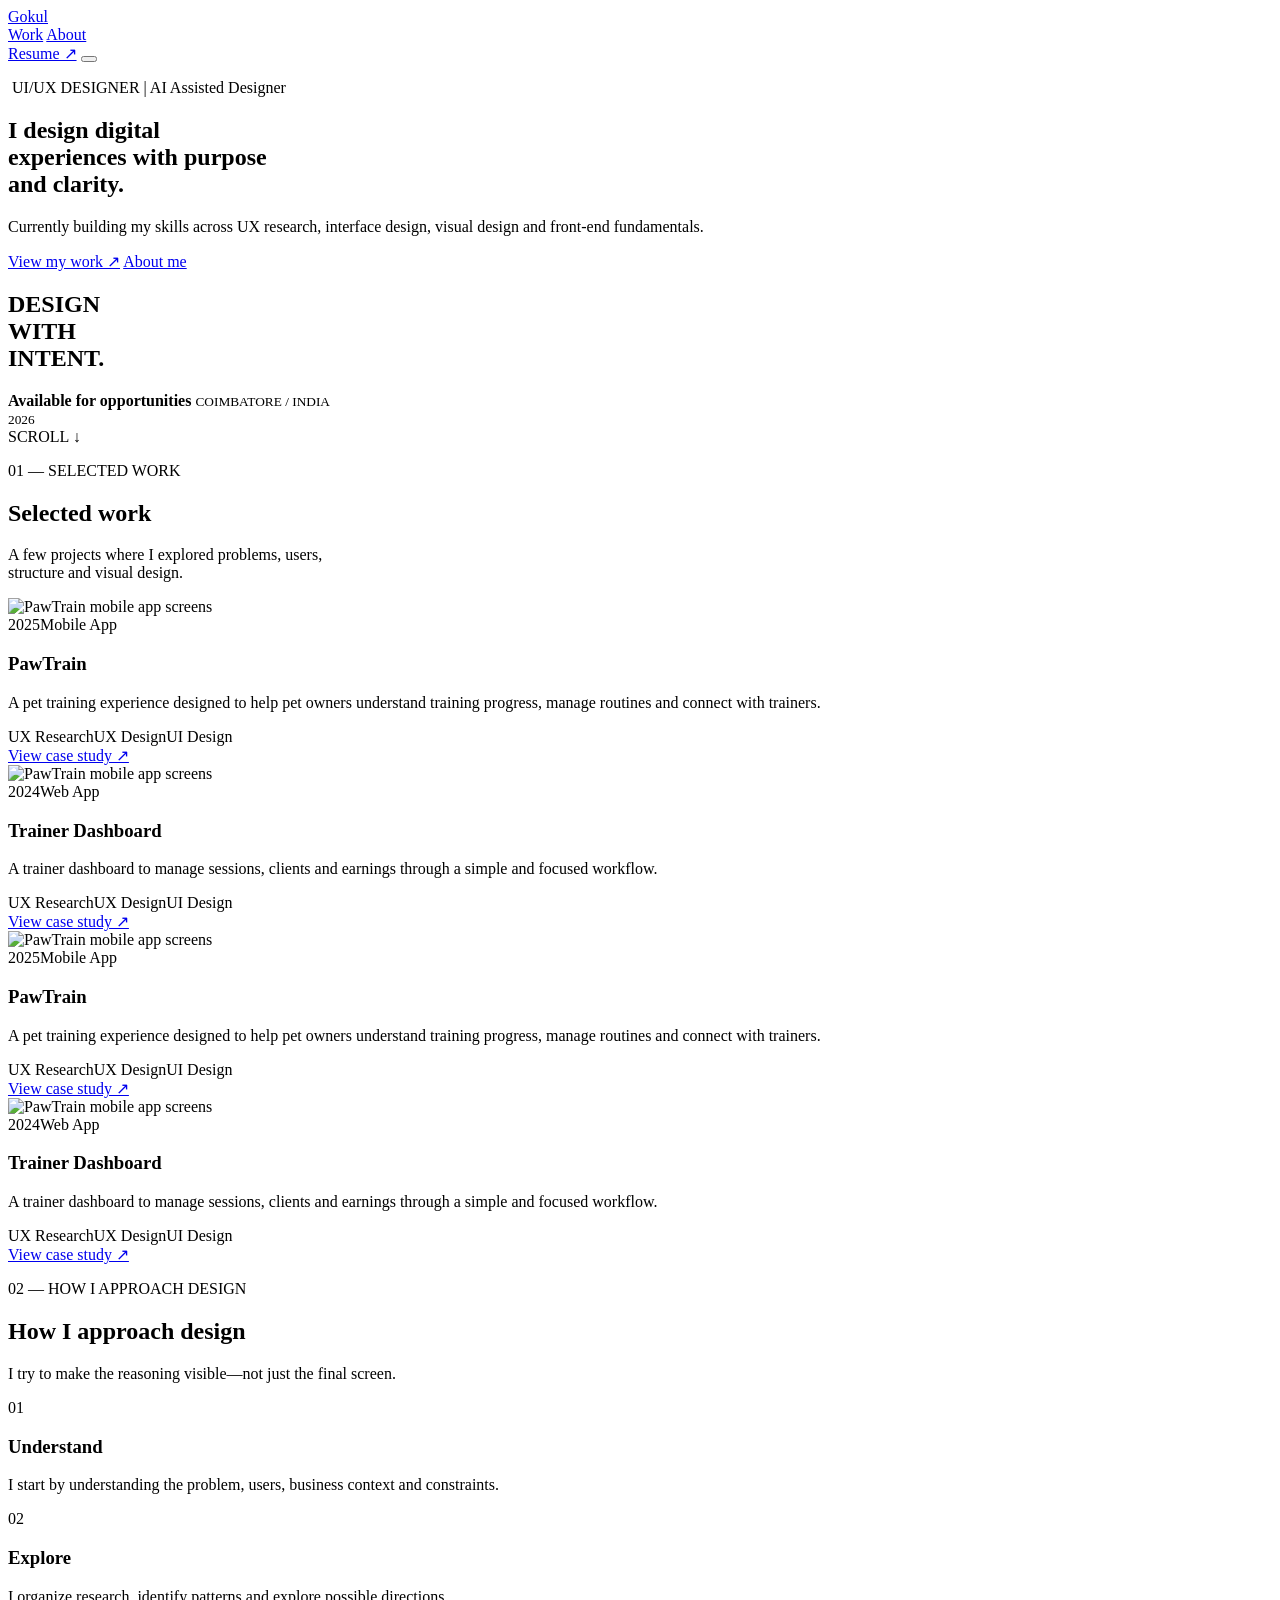
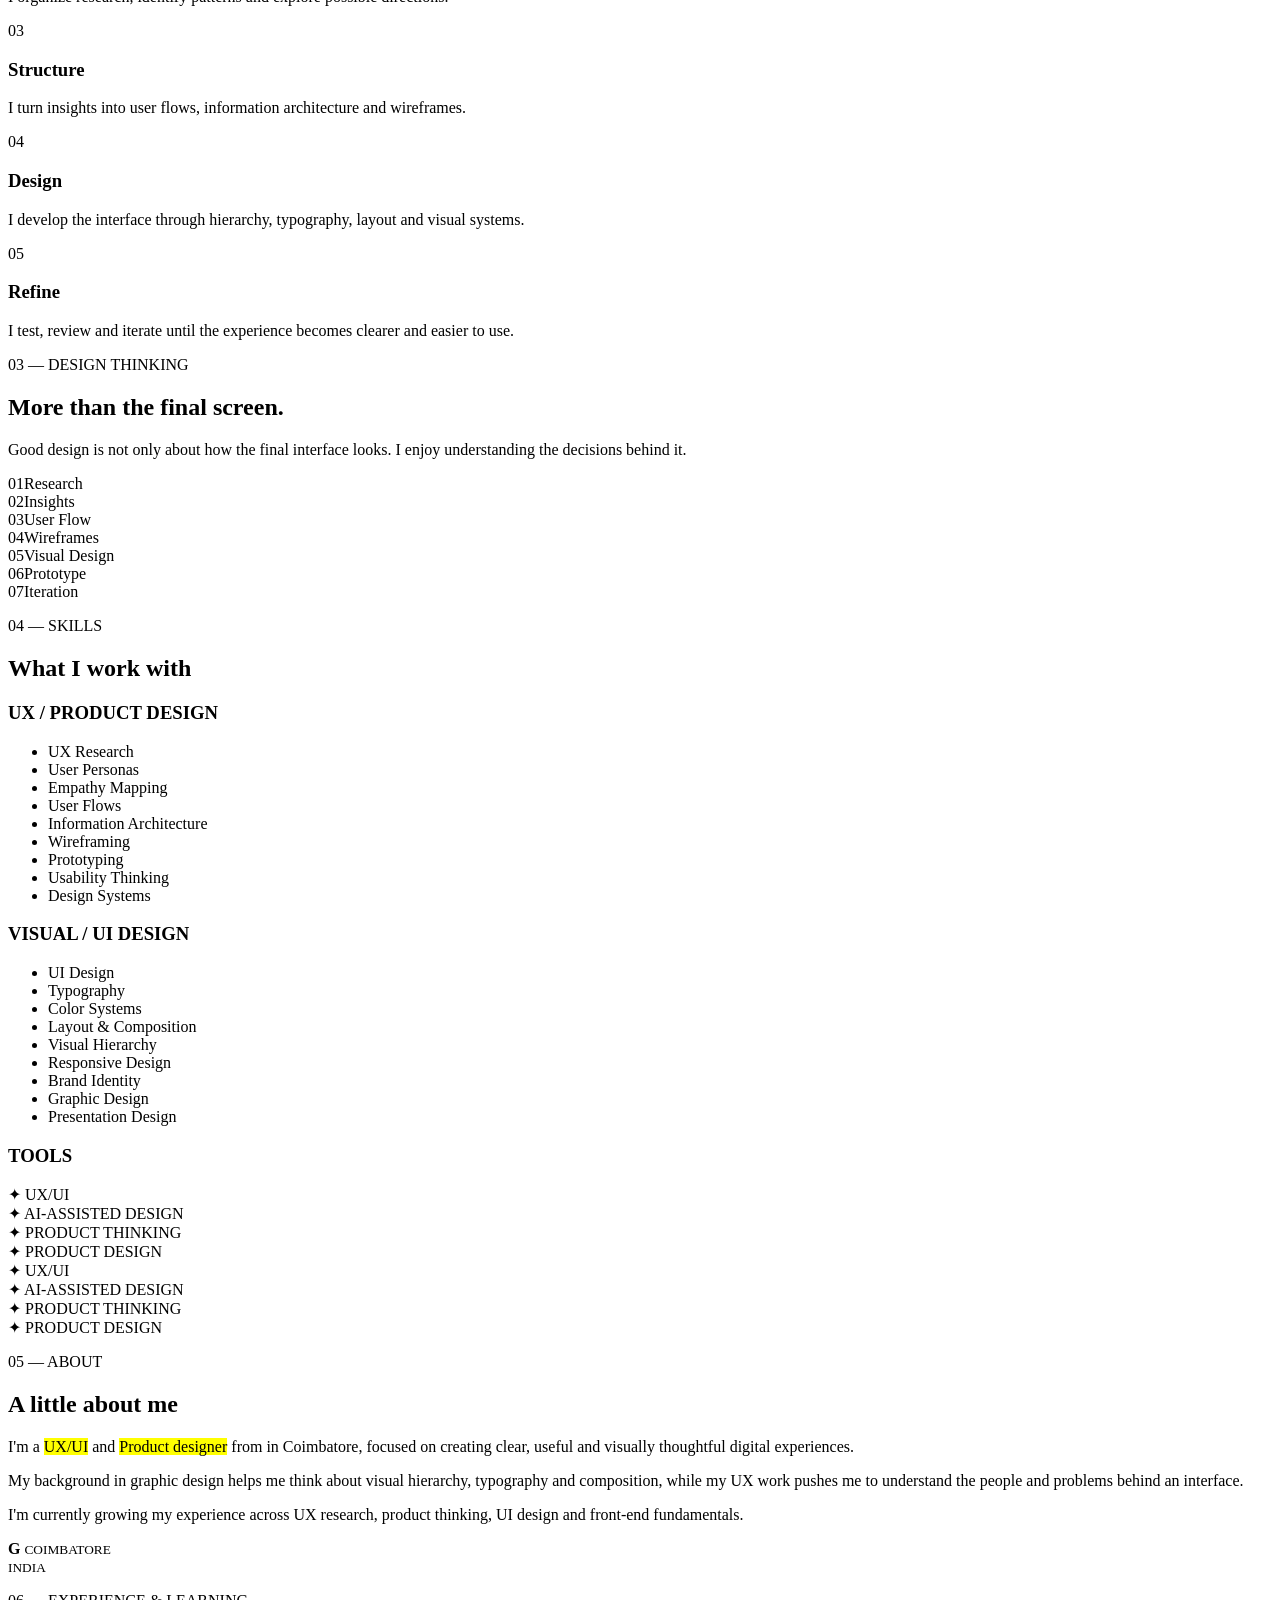
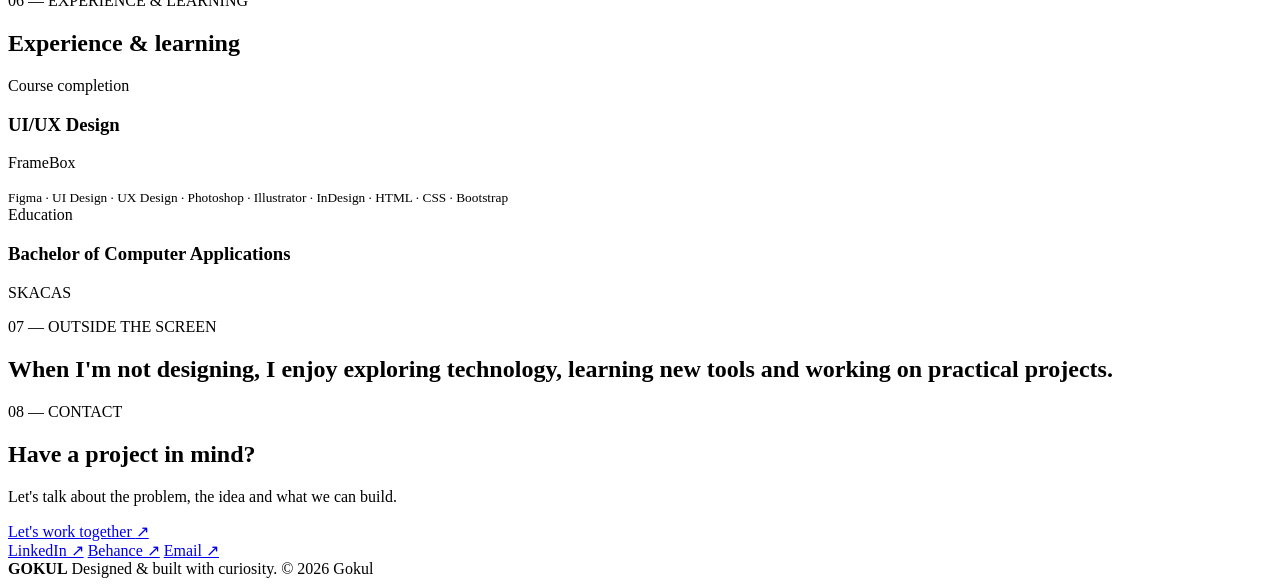
==== index.html @ 93f692a2 "Add files via upload" ====
<!DOCTYPE html>
<html lang="en">
<head>
  <meta charset="UTF-8">
  <meta name="viewport" content="width=device-width, initial-scale=1.0">
  <meta name="description" content="Gokul — UI/UX Designer and Product Designer portfolio.">
  <title>Gokul — UI/UX Designer</title>
  <link rel="preconnect" href="https://fonts.googleapis.com">
  <link rel="preconnect" href="https://fonts.gstatic.com" crossorigin>
  <link href="https://fonts.googleapis.com/css2?family=Inter:wght@400;500;600;700&display=swap" rel="stylesheet">
  <link rel="stylesheet" href="css/style.css">
</head>
<body>
  <header class="site-nav">
    <a class="logo" href="#top" aria-label="Gokul home">Gokul</a>
    <nav class="nav-links" aria-label="Primary navigation">
      <a href="work.html">Work</a>
      <a href="about.html">About</a>
    </nav>
    <a class="button button-small" href="#" aria-label="Download resume">Resume ↗</a>
    <button class="menu-button" type="button" aria-label="Open menu" aria-expanded="false">
      <span></span><span></span><span></span>
    </button>
  </header>

  <main id="top">
    <section class="hero section">
      <div class="hero-main reveal">
        <p class="eyebrow">
         <img src="assets/images/Text.png" alt="" class="accent-dot">
        UI/UX DESIGNER | AI Assisted Designer</p>
        <h1>I design digital<br>experiences <span>with purpose<br>and clarity.</span></h1>
        <p class="hero-copy">Currently building my skills across UX research, interface design, visual design and front-end fundamentals.</p>
        <div class="hero-actions">
          <a class="button" href="work.html">View my work ↗</a>
          <a class="text-link" href="#about">About me</a>
        </div>
      </div>
      <aside class="hero-side reveal">
        <span class="side-line"></span>
        <h2>DESIGN<br>WITH<br>INTENT.</h2>
        <strong>Available for opportunities</strong>
        <small>COIMBATORE / INDIA<br>2026</small>
      </aside>
      <div class="scroll-note">SCROLL <span>↓</span></div>
    </section>

    <section id="work" class="section work-section">
      <div class="section-heading reveal">
        <div>
          <p class="eyebrow">01 — SELECTED WORK</p>
          <h2>Selected work</h2>
        </div>
        <p>A few projects where I explored problems, users,<br>structure and visual design.</p>
      </div>

      <div class="work-grid">
        <article class="project-card reveal">
          <div class="project-media pawtrain-media">
            <img src="assets/images/pawtrain-preview.png" alt="PawTrain mobile app screens">
          </div>
          <div class="project-body">
            <div class="tags"><span>2025</span><span>Mobile App</span></div>
            <h3>PawTrain</h3>
            <p>A pet training experience designed to help pet owners understand training progress, manage routines and connect with trainers.</p>
            <div class="skills-line"><span>UX Research</span><span>UX Design</span><span>UI Design</span></div>
            <a class="case-link" href="#">View case study ↗</a>
          </div>
        </article>

        <article class="project-card reveal">
          <div class="project-media dashboard-media">
           <img src="assets/images/pawtrain-preview.png" alt="PawTrain mobile app screens"></div>
          <div class="project-body">
            <div class="tags"><span>2024</span><span>Web App</span></div>
            <h3>Trainer Dashboard</h3>
            <p>A trainer dashboard to manage sessions, clients and earnings through a simple and focused workflow.</p>
            <div class="skills-line"><span>UX Research</span><span>UX Design</span><span>UI Design</span></div>
            <a class="case-link" href="#">View case study ↗</a>
          </div>
        </article>

        <article class="project-card reveal">
          <div class="project-media pawtrain-media">
            <img src="assets/images/pawtrain-preview.png" alt="PawTrain mobile app screens">
          </div>
          <div class="project-body">
            <div class="tags"><span>2025</span><span>Mobile App</span></div>
            <h3>PawTrain</h3>
            <p>A pet training experience designed to help pet owners understand training progress, manage routines and connect with trainers.</p>
            <div class="skills-line"><span>UX Research</span><span>UX Design</span><span>UI Design</span></div>
            <a class="case-link" href="#">View case study ↗</a>
          </div>
        </article>

       <article class="project-card reveal">
          <div class="project-media dashboard-media">
           <img src="assets/images/pawtrain-preview.png" alt="PawTrain mobile app screens"></div>
          <div class="project-body">
            <div class="tags"><span>2024</span><span>Web App</span></div>
            <h3>Trainer Dashboard</h3>
            <p>A trainer dashboard to manage sessions, clients and earnings through a simple and focused workflow.</p>
            <div class="skills-line"><span>UX Research</span><span>UX Design</span><span>UI Design</span></div>
            <a class="case-link" href="#">View case study ↗</a>
          </div>
        </article>
    </section>

    <section class="section process-section">
      <div class="section-heading reveal">
        <div>
          <p class="eyebrow">02 — HOW I APPROACH DESIGN</p>
          <h2>How I approach design</h2>
        </div>
        <p>I try to make the reasoning visible—not just the final screen.</p>
      </div>

      <div class="process-list">
        <div class="process-row reveal"><span>01</span><div><h3>Understand</h3><p>I start by understanding the problem, users, business context and constraints.</p></div></div>
        <div class="process-row reveal"><span>02</span><div><h3>Explore</h3><p>I organize research, identify patterns and explore possible directions.</p></div></div>
        <div class="process-row reveal"><span>03</span><div><h3>Structure</h3><p>I turn insights into user flows, information architecture and wireframes.</p></div></div>
        <div class="process-row reveal"><span>04</span><div><h3>Design</h3><p>I develop the interface through hierarchy, typography, layout and visual systems.</p></div></div>
        <div class="process-row reveal"><span>05</span><div><h3>Refine</h3><p>I test, review and iterate until the experience becomes clearer and easier to use.</p></div></div>
      </div>
    </section>

    <section class="section thinking-section">
      <div class="thinking-copy reveal">
        <p class="eyebrow">03 — DESIGN THINKING</p>
        <h2>More than the final screen.</h2>
        <p>Good design is not only about how the final interface looks. I enjoy understanding the decisions behind it.</p>
      </div>
      <div class="thinking-list">
        <div class="thinking-item reveal"><span>01</span>Research</div>
        <div class="thinking-item reveal"><span>02</span>Insights</div>
        <div class="thinking-item reveal"><span>03</span>User Flow</div>
        <div class="thinking-item reveal"><span>04</span>Wireframes</div>
        <div class="thinking-item reveal"><span>05</span>Visual Design</div>
        <div class="thinking-item reveal"><span>06</span>Prototype</div>
        <div class="thinking-item reveal"><span>07</span>Iteration</div>
      </div>
    </section>

    <section class="section skills-section">
      <div class="section-title reveal">
        <p class="eyebrow">04 — SKILLS</p>
        <h2>What I work with</h2>
      </div>
      <div class="skills-columns">
        <div class="skill-group reveal">
          <h3>UX / PRODUCT DESIGN</h3>
          <ul>
            <li>UX Research</li><li>User Personas</li><li>Empathy Mapping</li><li>User Flows</li>
            <li>Information Architecture</li><li>Wireframing</li><li>Prototyping</li><li>Usability Thinking</li><li>Design Systems</li>
          </ul>
        </div>
        <div class="skill-group reveal">
          <h3>VISUAL / UI DESIGN</h3>
          <ul>
            <li>UI Design</li><li>Typography</li><li>Color Systems</li><li>Layout &amp; Composition</li>
            <li>Visual Hierarchy</li><li>Responsive Design</li><li>Brand Identity</li><li>Graphic Design</li><li>Presentation Design</li>
          </ul>
        </div>
      </div>
      <div class="tools reveal">
  <h3>TOOLS</h3>

  <div class="ticker">
    <div class="ticker-track">

      <div class="ticker-item">
        <span class="ticker-star">✦</span>
        UX/UI
      </div>

      <div class="ticker-item">
        <span class="ticker-star">✦</span>
        AI-ASSISTED DESIGN
      </div>

      <div class="ticker-item">
        <span class="ticker-star">✦</span>
        PRODUCT THINKING
      </div>

      <div class="ticker-item">
        <span class="ticker-star">✦</span>
        PRODUCT DESIGN
      </div>

      <!-- Duplicate -->
      <div class="ticker-item">
        <span class="ticker-star">✦</span>
        UX/UI
      </div>

      <div class="ticker-item">
        <span class="ticker-star">✦</span>
        AI-ASSISTED DESIGN
      </div>

      <div class="ticker-item">
        <span class="ticker-star">✦</span>
        PRODUCT THINKING
      </div>

      <div class="ticker-item">
        <span class="ticker-star">✦</span>
        PRODUCT DESIGN
      </div>

    </div>
  </div>
</div>
    </section>

    <section id="about" class="section about-section">
      <div class="about-copy reveal">
        <p class="eyebrow">05 — ABOUT</p>
        <h2>A little about me</h2>
        <p class="about-lead">I'm a <mark>UX/UI</mark> and <mark>Product designer</mark> from in Coimbatore, focused on creating clear, useful and visually thoughtful digital experiences.</p>
        <p>My background in graphic design helps me think about visual hierarchy, typography and composition, while my UX work pushes me to understand the people and problems behind an interface.</p>
        <p>I'm currently growing my experience across UX research, product thinking, UI design and front-end fundamentals.</p>
      </div>
      <div class="about-mark reveal">
        <strong>G</strong>
        <small>COIMBATORE<br>INDIA</small>
      </div>
    </section>

    <section class="section experience-section">
      <div class="section-title reveal">
        <p class="eyebrow">06 — EXPERIENCE &amp; LEARNING</p>
        <h2>Experience &amp; learning</h2>
      </div>
      <div class="experience-list">
        <div class="experience-row reveal">
          <span>Course completion</span>
          <div><h3>UI/UX Design</h3><p>FrameBox</p><small>Figma · UI Design · UX Design · Photoshop · Illustrator · InDesign · HTML · CSS · Bootstrap</small></div>
        </div>
        <div class="experience-row reveal">
          <span>Education</span>
          <div><h3>Bachelor of Computer Applications</h3><p>SKACAS</p></div>
        </div>
      </div>
    </section>

    <section class="section outside-section">
      <p class="eyebrow reveal">07 — OUTSIDE THE SCREEN</p>
      <h2 class="reveal">When I'm not designing, I enjoy exploring technology, learning new tools and working on practical projects.</h2>
    </section>

    <section id="contact" class="section contact-section">
      <div class="contact-main reveal">
        <p class="eyebrow">08 — CONTACT</p>
        <h2>Have a project in mind?</h2>
        <p>Let's talk about the problem, the idea and what we can build.</p>
        <a class="button" href="mailto:gokulb020@gmail.com">Let's work together <span>↗</span></a>
      </div>
      <div class="contact-links reveal">
        <a href="https://www.linkedin.com/in/gokuluiux/" target="_blank" rel="noopener">LinkedIn ↗</a>
        <a href="#" target="_blank" rel="noopener">Behance ↗</a>
        <a href="mailto:gokulb020@gmail.com">Email ↗</a>
      </div>
    </section>
  </main>

  <footer class="footer">
    <strong>GOKUL</strong>
    <span>Designed &amp; built with curiosity.</span>
    <span>© 2026 Gokul</span>
  </footer>

  <script src="js/main.js"></script>
</body>
</html>
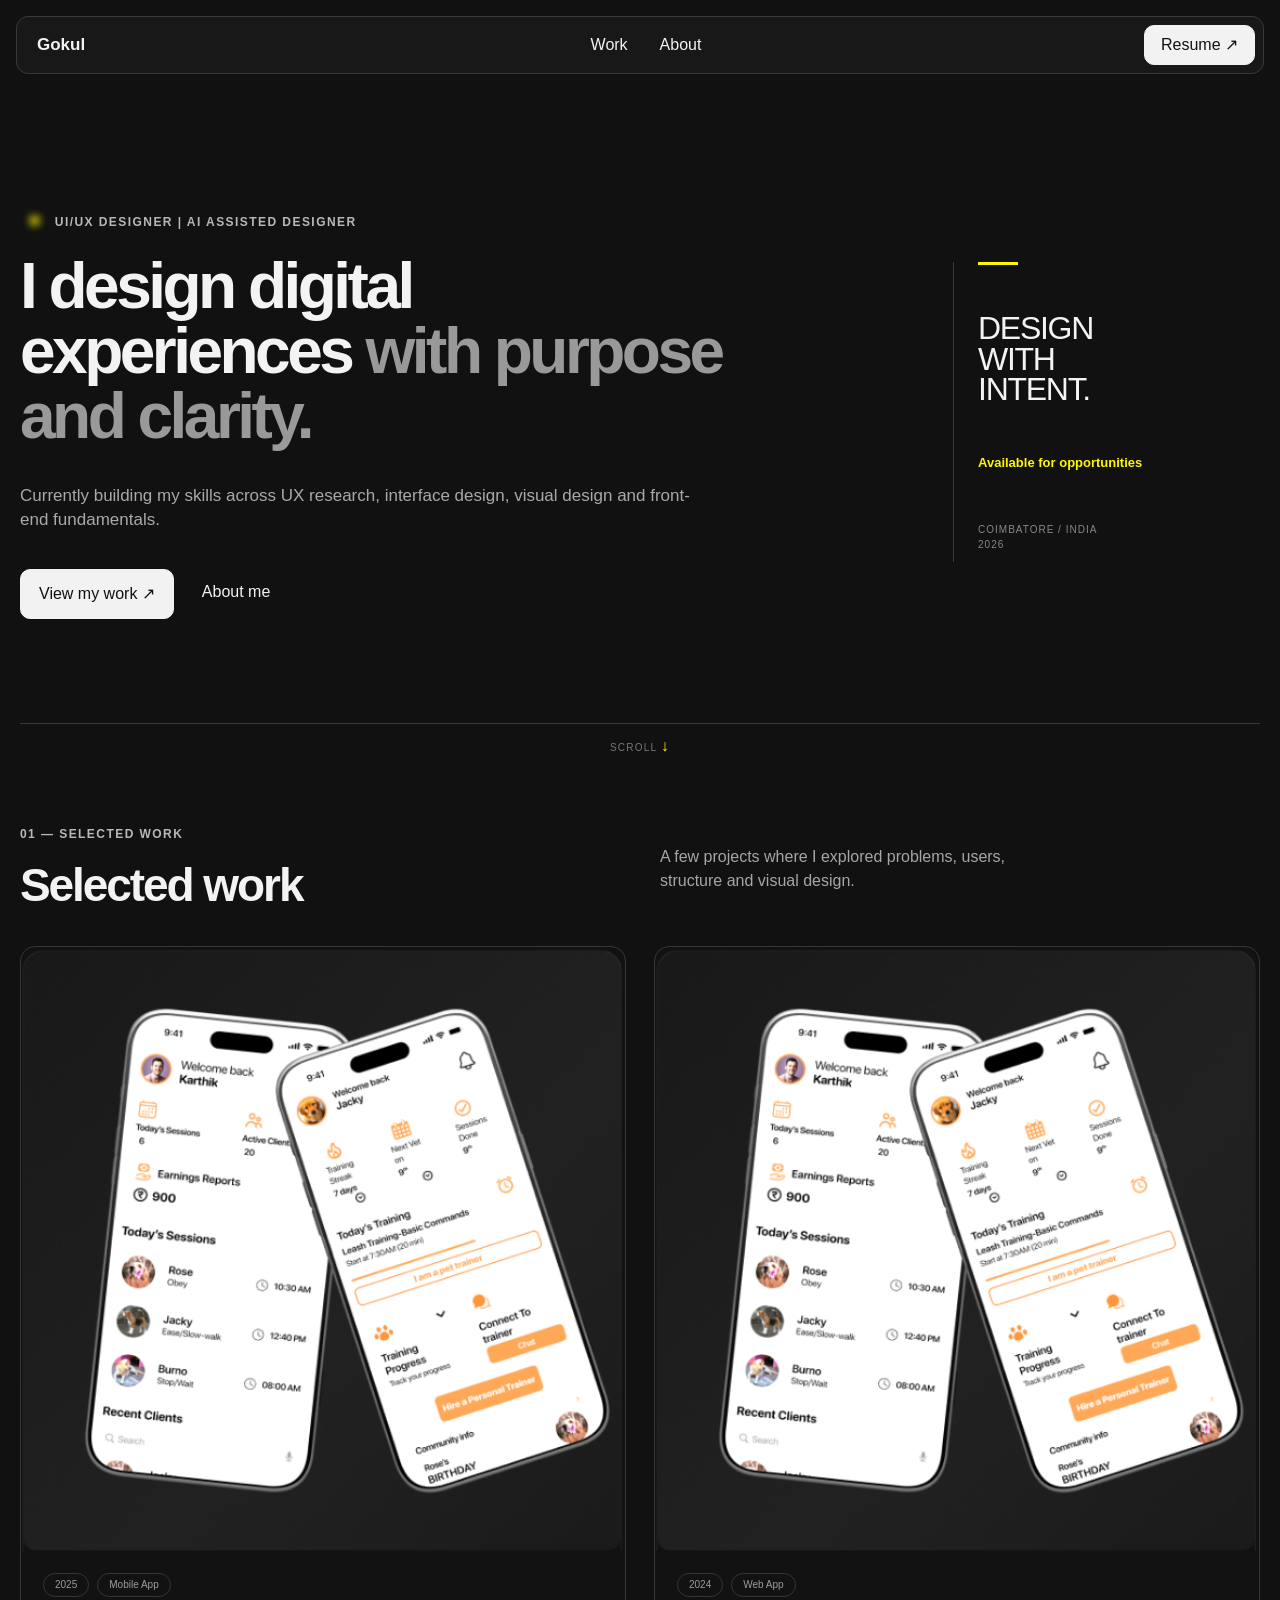
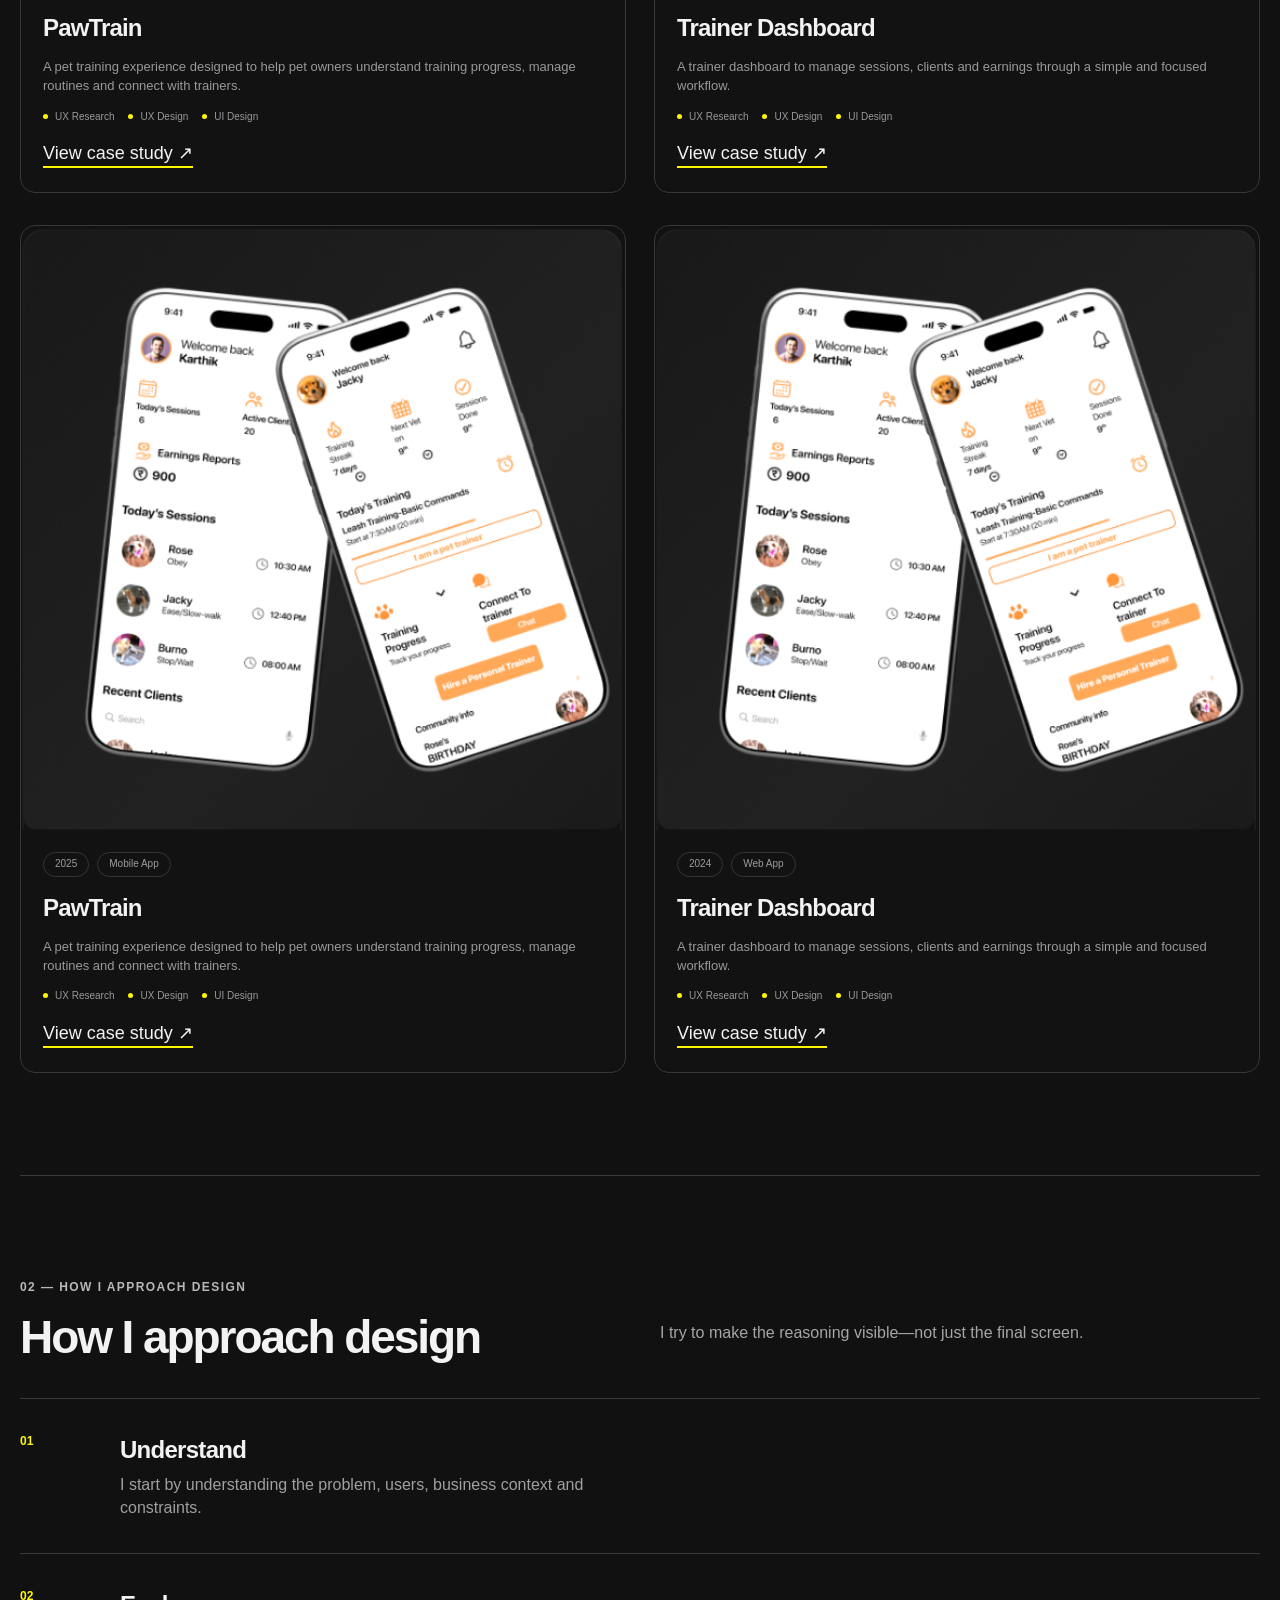
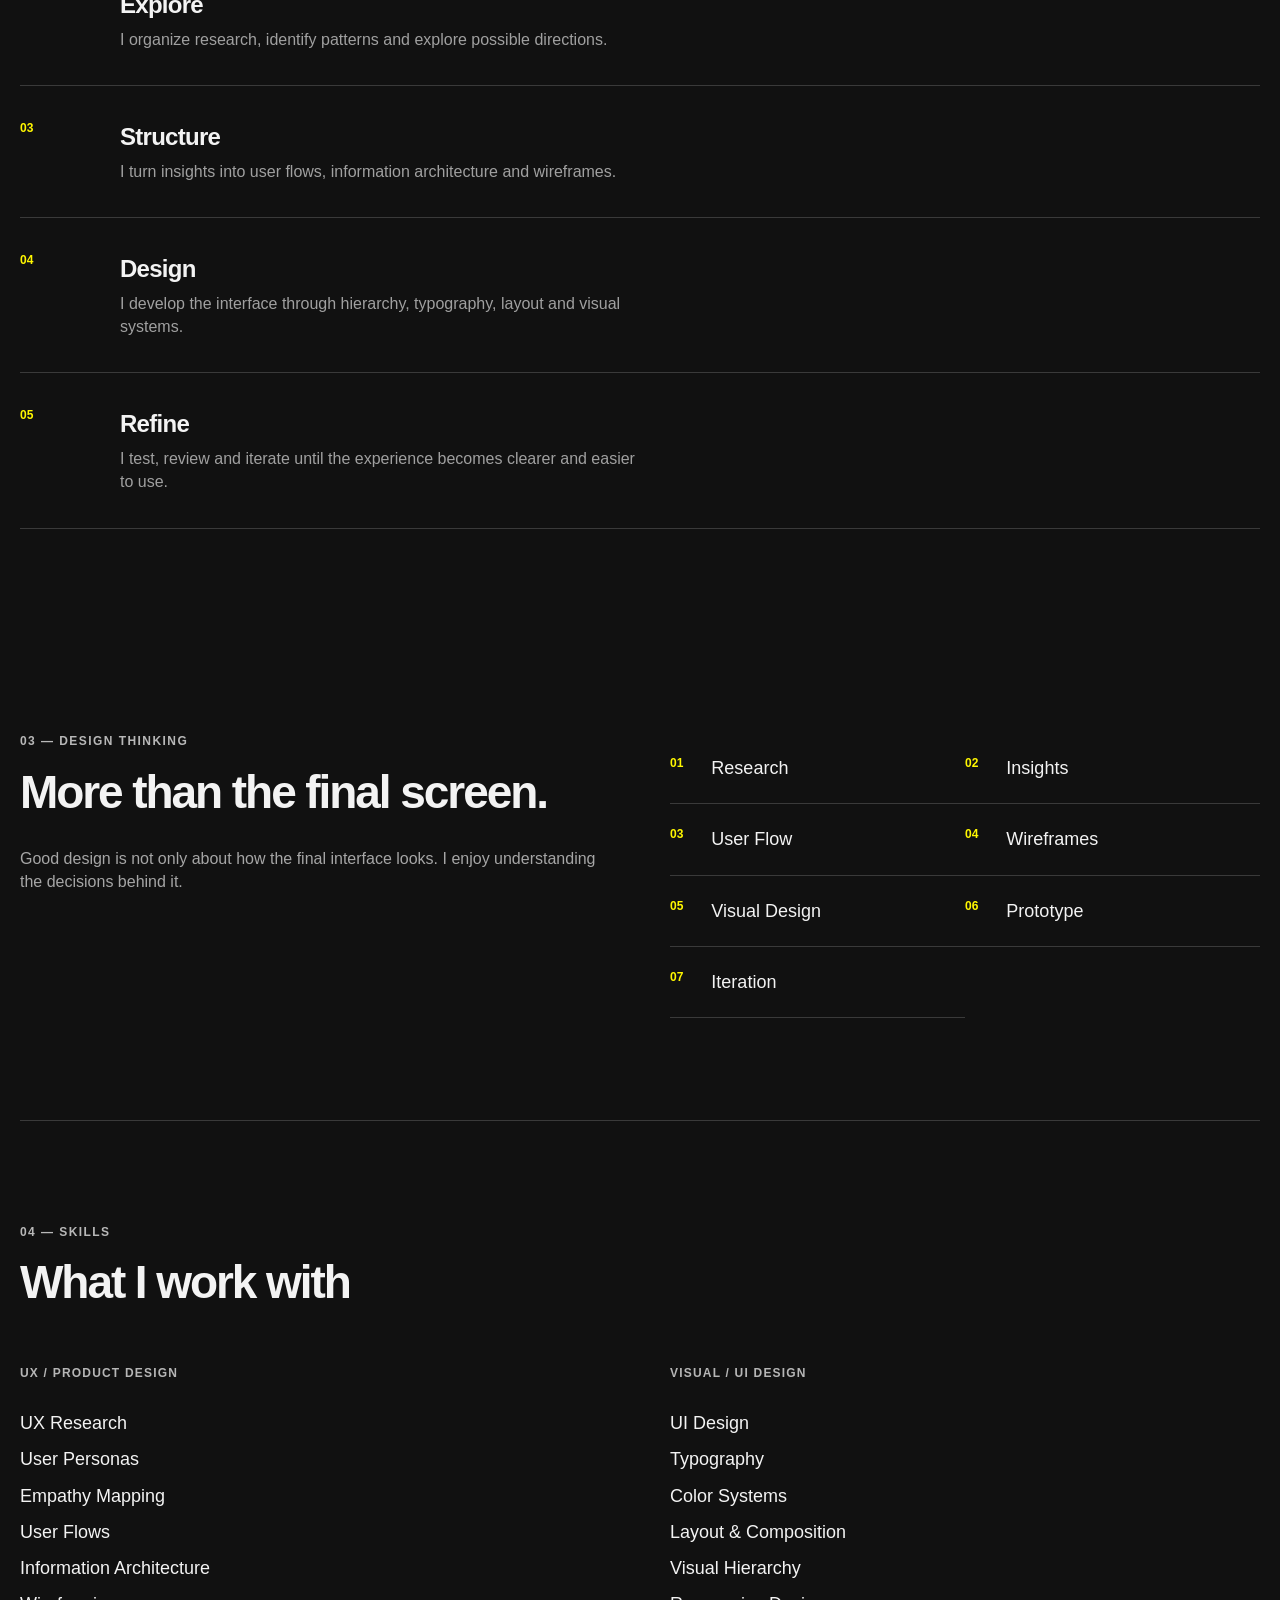
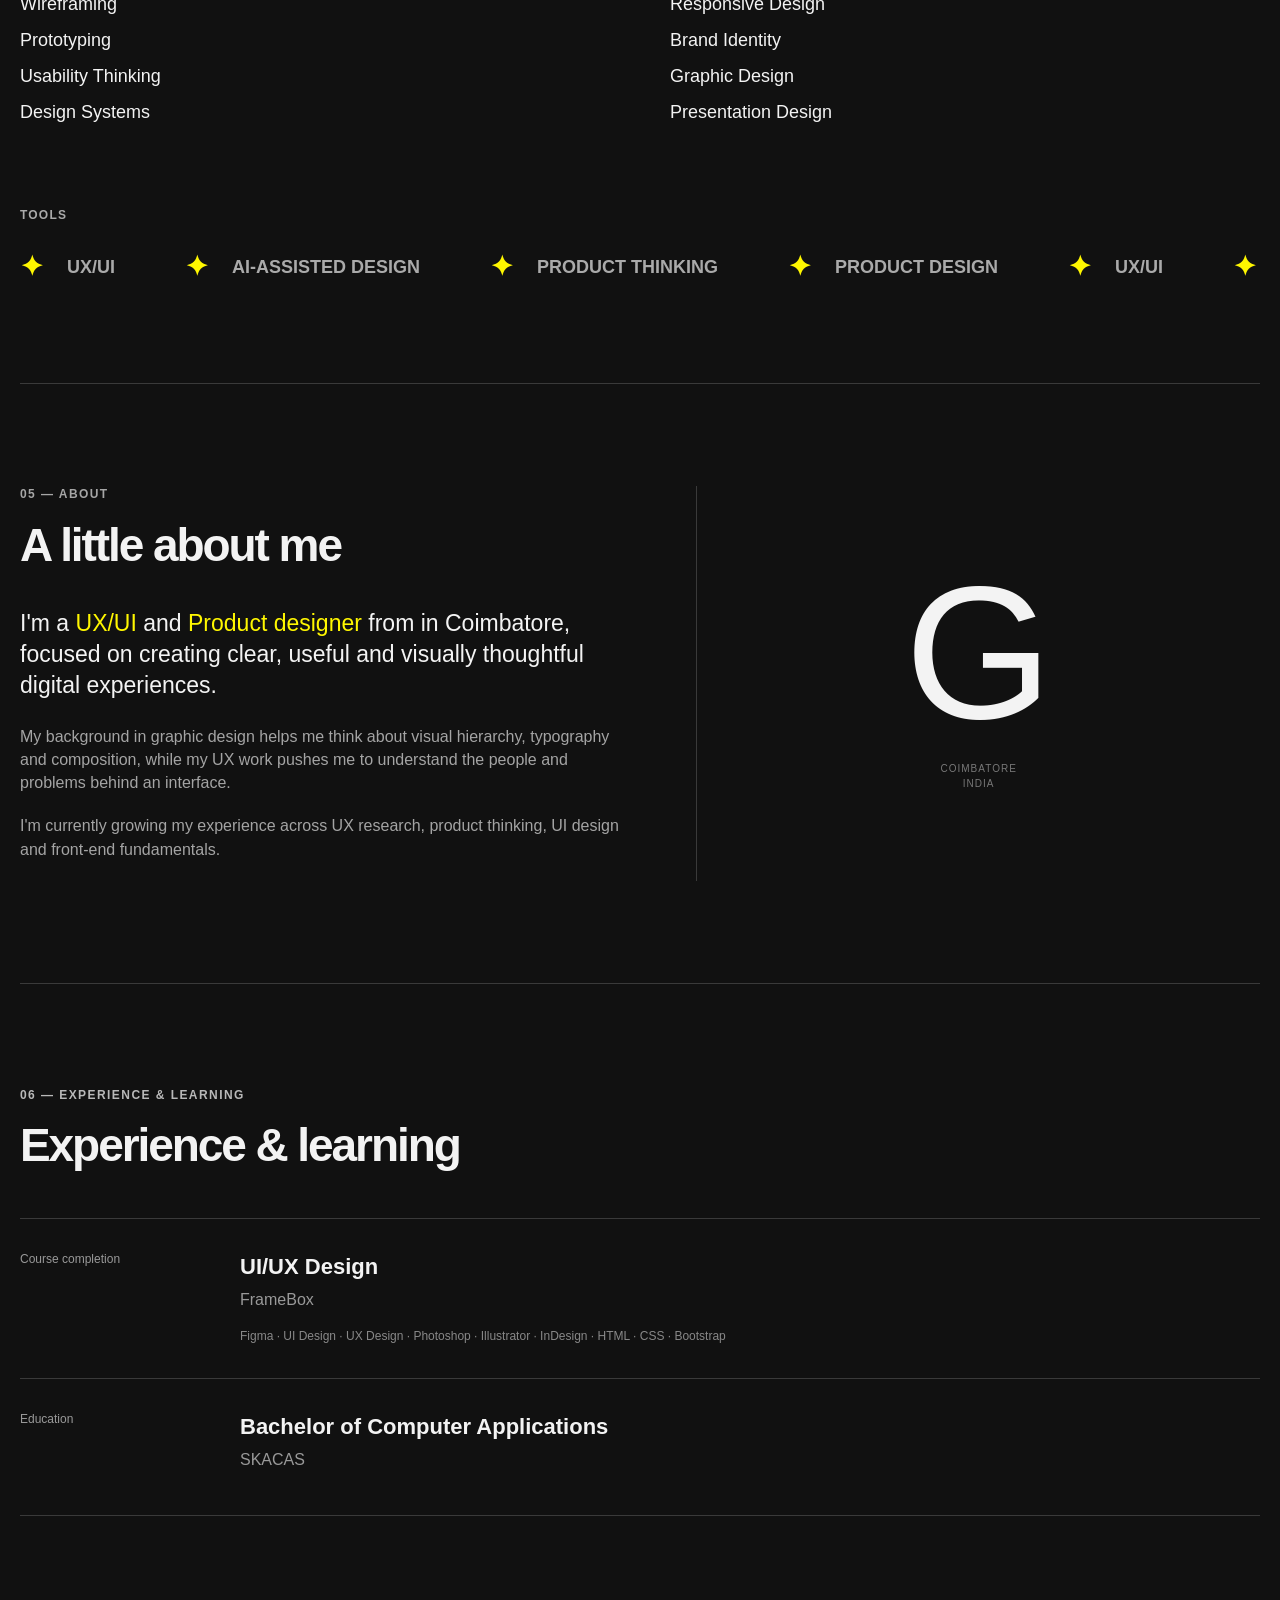
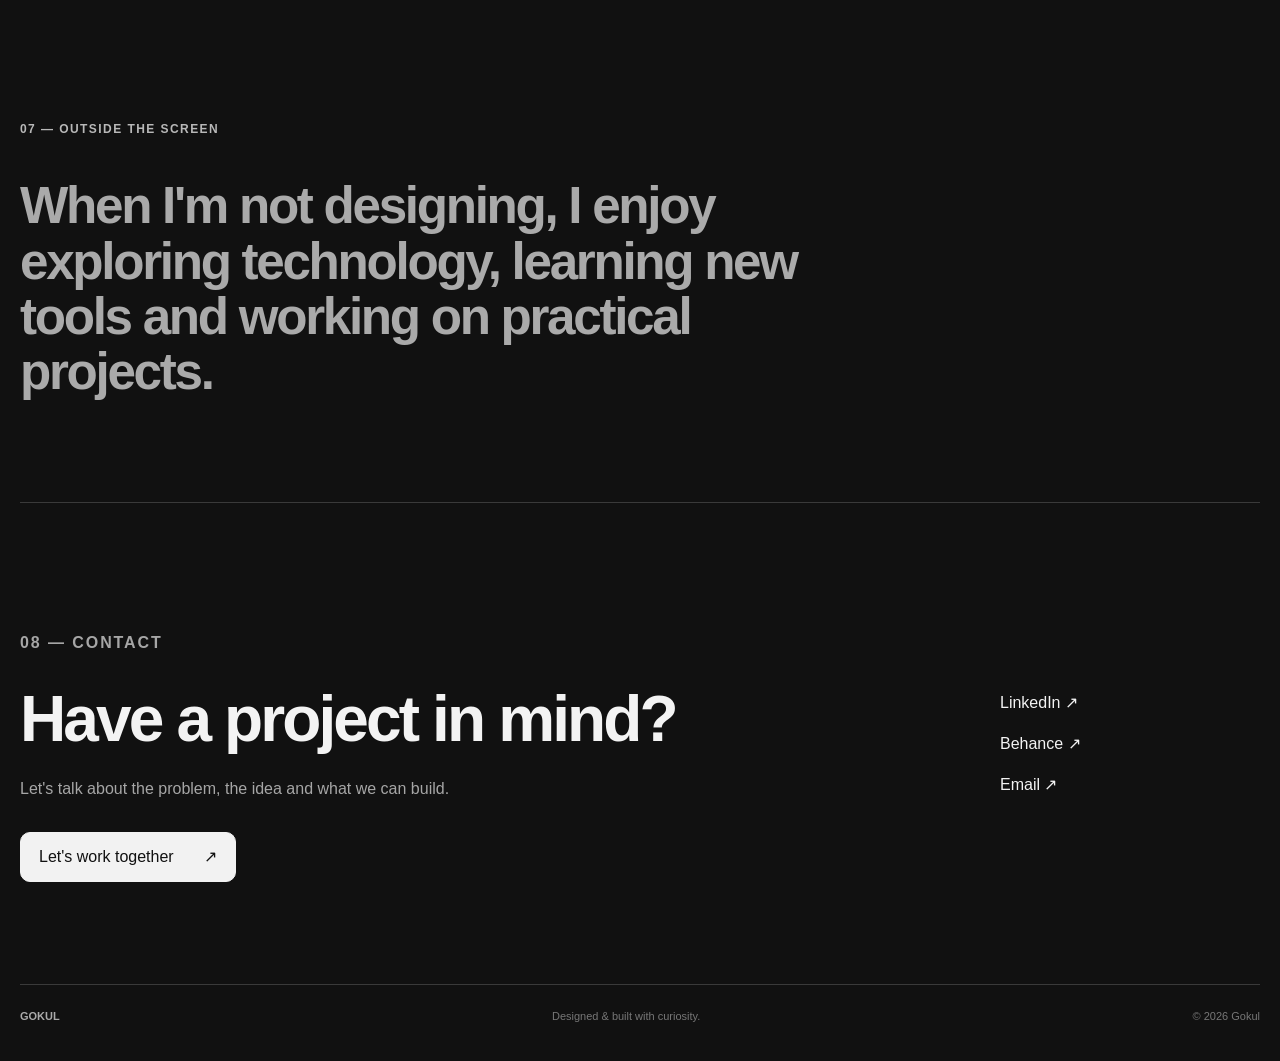
==== commit b05169ea: "Add files via upload" ====
--- a/index.html
+++ b/index.html
@@ -8,7 +8,7 @@
   <link rel="preconnect" href="https://fonts.googleapis.com">
   <link rel="preconnect" href="https://fonts.gstatic.com" crossorigin>
   <link href="https://fonts.googleapis.com/css2?family=Inter:wght@400;500;600;700&display=swap" rel="stylesheet">
-  <link rel="stylesheet" href="css/style.css">
+  <link rel="stylesheet" href="style.css">
 </head>
 <body>
   <header class="site-nav">
@@ -27,7 +27,7 @@
     <section class="hero section">
       <div class="hero-main reveal">
         <p class="eyebrow">
-         <img src="assets/images/Text.png" alt="" class="accent-dot">
+         <img src="Text.png" alt="" class="accent-dot">
         UI/UX DESIGNER | AI Assisted Designer</p>
         <h1>I design digital<br>experiences <span>with purpose<br>and clarity.</span></h1>
         <p class="hero-copy">Currently building my skills across UX research, interface design, visual design and front-end fundamentals.</p>
@@ -57,7 +57,7 @@
       <div class="work-grid">
         <article class="project-card reveal">
           <div class="project-media pawtrain-media">
-            <img src="assets/images/pawtrain-preview.png" alt="PawTrain mobile app screens">
+            <img src="pawtrain-preview.png" alt="PawTrain mobile app screens">
           </div>
           <div class="project-body">
             <div class="tags"><span>2025</span><span>Mobile App</span></div>
@@ -70,7 +70,7 @@
 
         <article class="project-card reveal">
           <div class="project-media dashboard-media">
-           <img src="assets/images/pawtrain-preview.png" alt="PawTrain mobile app screens"></div>
+           <img src="pawtrain-preview.png" alt="PawTrain mobile app screens"></div>
           <div class="project-body">
             <div class="tags"><span>2024</span><span>Web App</span></div>
             <h3>Trainer Dashboard</h3>
@@ -82,7 +82,7 @@
 
         <article class="project-card reveal">
           <div class="project-media pawtrain-media">
-            <img src="assets/images/pawtrain-preview.png" alt="PawTrain mobile app screens">
+            <img src="pawtrain-preview.png" alt="PawTrain mobile app screens">
           </div>
           <div class="project-body">
             <div class="tags"><span>2025</span><span>Mobile App</span></div>
@@ -95,7 +95,7 @@
 
        <article class="project-card reveal">
           <div class="project-media dashboard-media">
-           <img src="assets/images/pawtrain-preview.png" alt="PawTrain mobile app screens"></div>
+           <img src="pawtrain-preview.png" alt="PawTrain mobile app screens"></div>
           <div class="project-body">
             <div class="tags"><span>2024</span><span>Web App</span></div>
             <h3>Trainer Dashboard</h3>
@@ -271,6 +271,6 @@
     <span>© 2026 Gokul</span>
   </footer>
 
-  <script src="js/main.js"></script>
+  <script src="main.js"></script>
 </body>
 </html>
--- a/style.css
+++ b/style.css
@@ -0,0 +1,1058 @@
+/* ------------------------------
+   Gokul Portfolio
+   Simple reusable CSS
+------------------------------ */
+
+:root {
+  --bg: #111111;
+  --surface: #171717;
+  --surface-2: #1d1d1d;
+  --text: #f3f3f3;
+  --muted: #a5a5a5;
+  --line: #3a3a3a;
+  --accent: #fff700;
+  --radius: 14px;
+  --max-width: 1424px;
+  --space: clamp(72px, 8vw, 128px);
+}
+
+* { box-sizing: border-box; }
+
+html { scroll-behavior: smooth; }
+
+body {
+  margin: 0;
+  background: var(--bg);
+  color: var(--text);
+  font-family: "Inter", Arial, sans-serif;
+  font-size: 16px;
+  line-height: 1.45;
+  -webkit-font-smoothing: antialiased;
+}
+
+a { color: inherit; text-decoration: none; }
+
+button, a { -webkit-tap-highlight-color: transparent; }
+
+.site-nav {
+  position: sticky;
+  top: 16px;
+  z-index: 10;
+  width: calc(100% - 32px);
+  max-width: 1424px;
+  margin: 16px auto 0;
+  padding: 8px 8px 8px 20px;
+  min-height: 56px;
+  display: grid;
+  grid-template-columns: 1fr auto 1fr;
+  align-items: center;
+  background: #181818;
+  border: 1px solid #3a3a3a;
+  border-radius: 12px;
+  backdrop-filter: blur(10px);
+}
+
+.logo { font-weight: 600; font-size: 17px; }
+
+.nav-links {
+  display: flex;
+  gap: 32px;
+  justify-content: center;
+}
+
+.nav-links a,
+.text-link,
+.contact-links a { transition: color .2s ease; }
+
+.nav-links a:hover,
+.text-link:hover,
+.contact-links a:hover { color: var(--accent); }
+
+.button {
+  position: relative;
+  isolation: isolate;
+  overflow: hidden;
+  display: inline-flex;
+  align-items: center;
+  justify-content: space-between;
+  gap: 30px;
+  min-height: 50px;
+  padding: 0 18px;
+  background: #f2f2f2;
+  color: #111;
+  border: 1px solid #f2f2f2;
+  border-radius: 10px;
+  font-weight: 500;
+  transition: color .25s ease, transform .25s ease, border-color .25s ease;
+}
+
+.button::before {
+  content: "";
+  position: absolute;
+  inset: 0;
+  z-index: -1;
+  background: var(--accent);
+  transform: translateY(101%);
+  transition: transform .25s ease;
+}
+
+.button span {
+  display: inline-block;
+  transition: transform .25s ease;
+}
+
+.button:hover {
+  color: #111;
+  border-color: var(--accent);
+  transform: translateY(-3px);
+}
+
+.button:hover::before { transform: translateY(0); }
+.button:hover span { transform: translateX(4px); }
+
+.text-link {
+  position: relative;
+  padding-bottom: 4px;
+}
+
+.text-link::after,
+.case-link::after {
+  content: "";
+  position: absolute;
+  left: 0;
+  bottom: -2px;
+  width: 100%;
+  height: 1px;
+  background: var(--accent);
+  transform: scaleX(0);
+  transform-origin: right;
+  transition: transform .25s ease;
+}
+
+.text-link:hover::after {
+  transform: scaleX(1);
+  transform-origin: left;
+}
+
+.button-small {
+  justify-self: end;
+  min-height: 40px;
+  padding: 0 16px;
+}
+
+.menu-button { display: none; }
+
+.section {
+  width: min(calc(100% - 40px), var(--max-width));
+  margin: 0 auto;
+  padding: var(--space) 0;
+}
+
+.hero {
+  min-height: 650px;
+  display: grid;
+  grid-template-columns: minmax(0, 2fr) minmax(280px, .7fr);
+  column-gap: 56px;
+  align-items: center;
+  position: relative;
+  padding-top: 130px;
+  border-bottom: 1px solid var(--line);
+}
+
+.eyebrow {
+  margin: 0 0 18px;
+  color: #b8b8b8;
+  font-size: 12px;
+  font-weight: 700;
+  letter-spacing: .12em;
+  text-transform: uppercase;
+}
+
+
+
+.accent-dot {
+  width: 30px;
+  height: 30px;
+  vertical-align: -10px;
+  object-fit: contain;
+
+  animation: dotBlink 2s ease-in-out infinite;
+}
+
+@keyframes dotBlink {
+  0%, 100% {
+    opacity: 1;
+    transform: scale(1);
+  }
+
+  50% {
+    opacity: 0.45;
+    transform: scale(0.9);
+  }
+}        
+
+
+.hero h1 {
+  max-width: 900px;
+  margin: 0;
+  font-size: clamp(52px, 5vw, 72px);
+  line-height: 1.02;
+  letter-spacing: -.055em;
+  font-weight: 600;
+}
+
+.hero h1 span { color: #999; }
+
+.hero-copy {
+  max-width: 680px;
+  margin: 34px 0 36px;
+  color: #a9a9a9;
+  font-size: 17px;
+  font-weight: 500;
+}
+
+.hero-actions { display: flex; align-items: center; gap: 28px; }
+
+.hero-side {
+  align-self: center;
+  min-height: 300px;
+  padding-left: 24px;
+  border-left: 1px solid var(--line);
+}
+
+.side-line {
+  display: block;
+  width: 40px;
+  height: 3px;
+  margin-bottom: 48px;
+  background: var(--accent);
+}
+
+.hero-side h2 {
+  margin: 0;
+  font-size: 32px;
+  line-height: .95;
+  letter-spacing: -.04em;
+  font-weight: 500;
+}
+
+.hero-side strong {
+  display: block;
+  margin-top: 50px;
+  color: var(--accent);
+  font-size: 13px;
+}
+
+.hero-side small {
+  display: block;
+  margin-top: 50px;
+  color: #888;
+  font-size: 10px;
+  letter-spacing: .1em;
+}
+
+.scroll-note {
+  position: absolute;
+  left: 50%;
+  bottom: -34px;
+  transform: translateX(-50%);
+  padding: 0 12px;
+  background: var(--bg);
+  color: #777;
+  font-size: 10px;
+  letter-spacing: .12em;
+}
+
+.scroll-note span { color: var(--accent); font-size: 16px; }
+
+.section-heading {
+  display: grid;
+  grid-template-columns: 1fr 1fr;
+  gap: 40px;
+  align-items: end;
+  margin-bottom: 38px;
+}
+
+.section-heading h2,
+.section-title h2,
+.thinking-copy h2,
+.about-copy h2,
+.outside-section h2,
+.contact-main h2 {
+  margin: 0;
+  font-size: clamp(30px, 4vw, 46px);
+  line-height: 1;
+  letter-spacing: -.045em;
+  font-weight: 600;
+}
+
+.section-heading > p,
+.thinking-copy > p:last-child,
+.contact-main > p,
+.about-copy > p:not(.about-lead) {
+  color: #a6a6a6;
+}
+
+.work-grid {
+  display: grid;
+  grid-template-columns: repeat(2, minmax(0, 1fr));
+  gap: 32px 28px;
+}
+
+.project-card {
+  overflow: hidden;
+  border: 1px solid #373737;
+  border-radius: 15px;
+  background: #121212;
+  transition: transform .25s ease, border-color .25s ease;
+}
+
+.project-card:hover {
+  border-color: #5a5a5a;
+}
+/* Selected Work — image zoom */
+.project-media {
+  overflow: hidden;
+}
+
+.project-media img {
+  width: 100%;
+  height: 100%;
+  object-fit: cover;
+  display: block;
+  transition: transform 0.6s cubic-bezier(0.22, 1, 0.36, 1);
+}
+
+.project-card:hover .project-media img {
+  transform: scale(1.08);
+}
+
+.pawtrain-media img {
+  width: 100%;
+  height: 100%;
+  object-fit: cover;
+  display: block;
+}
+
+.dashboard-media {
+  flex-direction: column;
+  color: #aaa;
+}
+
+.dashboard-media strong { font-size: 14px; }
+.dashboard-media small { margin-top: 6px; color: #666; font-size: 9px; }
+
+.project-body { padding: 22px 22px 24px; }
+
+.tags {
+  display: flex;
+  gap: 8px;
+  margin-bottom: 14px;
+}
+
+.tags span {
+  padding: 4px 11px;
+  border: 1px solid #353535;
+  border-radius: 999px;
+  color: #9c9c9c;
+  font-size: 10px;
+}
+
+.project-body h3 {
+  margin: 0 0 12px;
+  font-size: 24px;
+  letter-spacing: -.035em;
+}
+
+.project-body p {
+  max-width: 560px;
+  margin: 0 0 14px;
+  color: #999;
+  font-size: 13px;
+}
+
+.skills-line {
+  display: flex;
+  flex-wrap: wrap;
+  gap: 14px;
+  margin-bottom: 16px;
+  color: #999;
+  font-size: 10px;
+}
+
+.skills-line span::before {
+  content: "";
+  display: inline-block;
+  width: 5px;
+  height: 5px;
+  margin: 0 7px 1px 0;
+  border-radius: 50%;
+  background: var(--accent);
+}
+
+.case-link {
+  display: inline-block;
+  font-size: 18px;
+  border-bottom: 2px solid var(--accent);
+  transition: transform .2s ease;
+}
+
+.case-link:hover { transform: translateX(4px); }
+
+.process-section { border-top: 1px solid var(--line); }
+
+.process-list { border-top: 1px solid var(--line); }
+
+.process-row {
+  display: grid;
+  grid-template-columns: 68px minmax(0, 1fr);
+  gap: 32px;
+  padding: 34px 0;
+  border-bottom: 1px solid var(--line);
+}
+
+.process-row > span,
+.thinking-item > span {
+  color: var(--accent);
+  font-size: 12px;
+  font-weight: 600;
+}
+
+.process-row h3 {
+  margin: 0 0 5px;
+  font-size: 24px;
+  letter-spacing: -.03em;
+}
+
+.process-row p {
+  max-width: 520px;
+  margin: 0;
+  color: #a0a0a0;
+}
+
+.thinking-section {
+  display: grid;
+  grid-template-columns: 1fr 1fr;
+  gap: 60px;
+  border-bottom: 1px solid var(--line);
+}
+
+.thinking-copy > p:last-child {
+  max-width: 650px;
+  margin-top: 32px;
+}
+
+.thinking-list {
+  display: grid;
+  grid-template-columns: repeat(2, 1fr);
+  align-content: start;
+}
+
+.thinking-item {
+  display: flex;
+  gap: 28px;
+  padding: 22px 0;
+  border-bottom: 1px solid var(--line);
+  font-size: 18px;
+  font-weight: 500;
+}
+
+.skills-section { border-bottom: 1px solid var(--line); }
+
+.skills-columns {
+  display: grid;
+  grid-template-columns: 1fr 1fr;
+  gap: 60px;
+  margin-top: 60px;
+}
+
+.skill-group h3,
+.tools h3 {
+  margin: 0 0 28px;
+  color: #aaa;
+  font-size: 12px;
+  letter-spacing: .1em;
+}
+
+.skill-group:first-child h3,
+.skill-group:nth-child(2) h3 { color: #b6b6b6; }
+
+.skill-group ul {
+  padding: 0;
+  margin: 0;
+  list-style: none;
+}
+
+.skill-group li {
+  margin-bottom: 10px;
+  font-size: 18px;
+  font-weight: 500;
+}
+
+.tools { margin-top: 72px; }
+
+.tool-list { display: flex; flex-wrap: wrap; gap: 10px; }
+
+.ticker {
+  width: 100%;
+  overflow: hidden;
+  white-space: nowrap;
+}
+
+.ticker-track {
+  display: flex;
+  width: max-content;
+  align-items: center;
+  gap: 70px;
+
+  animation: tickerMove 18s linear infinite;
+}
+
+.ticker-item {
+  display: flex;
+  align-items: center;
+  gap: 24px;
+
+  color: #aaa;
+  font-size: 18px;
+  font-weight: 600;
+  white-space: nowrap;
+}
+
+.ticker-star {
+  color: #FFF700;
+  font-size: 28px;
+  line-height: 1;
+}
+
+@keyframes tickerMove {
+  from {
+    transform: translateX(0);
+  }
+
+  to {
+    transform: translateX(-50%);
+  }
+}
+
+.about-section {
+  display: grid;
+  grid-template-columns: 1.2fr 1fr;
+  min-height: 500px;
+  border-bottom: 1px solid var(--line);
+}
+
+.about-copy { padding-right: 60px; }
+
+.about-lead {
+  max-width: 690px;
+  margin: 40px 0 24px;
+  font-size: 23px;
+  line-height: 1.35;
+  font-weight: 500;
+}
+
+.about-copy > p:not(.eyebrow):not(.about-lead) {
+  max-width: 700px;
+  margin: 0 0 20px;
+  color: #a4a4a4;
+}
+
+mark {
+  padding: 0;
+  color: var(--accent);
+  background: transparent;
+}
+
+.about-mark {
+  display: flex;
+  flex-direction: column;
+  align-items: center;
+  justify-content: center;
+  border-left: 1px solid var(--line);
+}
+
+.about-mark strong {
+  font-size: 190px;
+  line-height: .8;
+  font-weight: 500;
+}
+
+.about-mark small {
+  margin-top: 34px;
+  color: #777;
+  font-size: 10px;
+  text-align: center;
+  letter-spacing: .1em;
+}
+
+.experience-list { margin-top: 50px; border-top: 1px solid var(--line); }
+
+.experience-row {
+  display: grid;
+  grid-template-columns: 220px minmax(0, 1fr);
+  gap: 0;
+  padding: 32px 0;
+  border-bottom: 1px solid var(--line);
+}
+
+.experience-row > span {
+  color: #999;
+  font-size: 12px;
+}
+
+.experience-row h3 { margin: 0; font-size: 22px; }
+.experience-row p { margin: 5px 0 12px; color: #999; }
+.experience-row small { color: #888; font-size: 12px; }
+
+.outside-section {
+  min-height: 380px;
+  border-bottom: 1px solid var(--line);
+}
+
+.outside-section h2 {
+  max-width: 850px;
+  margin-top: 40px;
+  color: #aaa;
+  font-size: clamp(34px, 4vw, 52px);
+  line-height: 1.08;
+}
+
+.contact-section {
+  min-height: 470px;
+  display: grid;
+  grid-template-columns: 1fr 260px;
+  align-items: center;
+  gap: 80px;
+}
+
+.contact-main h2 { font-size: clamp(44px, 5vw, 70px); }
+
+.contact-main > p { margin: 26px 0 32px; font-size: 16px; }
+
+.contact-links {
+  display: flex;
+  flex-direction: column;
+  gap: 18px;
+}
+
+.footer {
+  width: min(calc(100% - 40px), var(--max-width));
+  margin: 0 auto;
+  padding: 24px 0 36px;
+  display: flex;
+  justify-content: space-between;
+  gap: 20px;
+  color: #777;
+  font-size: 11px;
+  border-top: 1px solid var(--line);
+}
+
+.footer strong { color: #aaa; }
+
+/* Scroll reveal */
+.reveal {
+  opacity: 0;
+  transform: translateY(18px);
+  transition: opacity .65s ease, transform .65s ease;
+}
+
+.reveal.is-visible {
+  opacity: 1;
+  transform: translateY(0);
+}
+
+
+/* Hero motion — subtle and reusable */
+.hero h1 {
+  animation: heroEnter .75s cubic-bezier(.22, 1, .36, 1) both;
+}
+.hero-copy { animation: copyEnter .7s .16s both; }
+.hero-actions { animation: copyEnter .7s .26s both; }
+
+.scroll-note {
+  animation: scrollHop 2s ease-in-out infinite;
+}
+.scroll-note span {
+  display: inline-block;
+  animation: arrowHop 2s ease-in-out infinite;
+}
+
+@keyframes heroEnter {
+  from { opacity: 0; transform: translateY(18px); }
+  to { opacity: 1; transform: translateY(0); }
+}
+@keyframes copyEnter {
+  from { opacity: 0; transform: translateY(10px); }
+  to { opacity: 1; transform: translateY(0); }
+}
+@keyframes scrollHop {
+  0%, 55%, 100% { transform: translateX(-50%) translateY(0); }
+  68% { transform: translateX(-50%) translateY(-4px); }
+  78% { transform: translateX(-50%) translateY(0); }
+  87% { transform: translateX(-50%) translateY(-2px); }
+}
+@keyframes arrowHop {
+  0%, 55%, 100% { transform: translateY(0); }
+  68% { transform: translateY(4px); }
+  78% { transform: translateY(0); }
+  87% { transform: translateY(2px); }
+}
+
+@media (prefers-reduced-motion: reduce) {
+  html { scroll-behavior: auto; }
+  *, *::before, *::after {
+    animation-duration: .01ms !important;
+    animation-iteration-count: 1 !important;
+    transition-duration: .01ms !important;
+  }
+  .reveal { opacity: 1; transform: none; }
+  .hero h1 .hero-line-inner { animation: none !important; opacity: 1; transform: none; }
+  .scroll-note, .scroll-note span { animation: none !important; }
+}
+
+@media (max-width: 800px) {
+  :root { --space: 72px; }
+
+  /* =========================
+   MOBILE NAVIGATION
+   ========================= */
+
+  .site-nav {
+    position: fixed;
+    top: 0;
+    left: 0;
+
+    width: 100%;
+    height: 56px;
+    min-height: 56px;
+
+    margin: 0;
+    padding: 0 20px;
+
+    display: flex;
+    align-items: center;
+    justify-content: space-between;
+
+    border: 0;
+    border-bottom: 1px solid #242424;
+    border-radius: 0;
+
+    background: #111111;
+
+    z-index: 1000;
+  }
+
+  .site-nav .logo {
+    position: relative;
+    z-index: 10003;
+  }
+
+  .nav-links,
+  .site-nav .button-small {
+    display: none;
+  }
+
+  .menu-button {
+    position: relative;
+    z-index: 10003;
+
+    display: flex;
+
+    width: 24px;
+    height: 24px;
+
+    padding: 0;
+
+    flex-direction: column;
+    justify-content: center;
+    gap: 5px;
+
+    border: 0;
+    background: transparent;
+
+    cursor: pointer;
+  }
+
+  .menu-button span {
+    display: block;
+
+    width: 22px;
+    height: 1px;
+
+    background: #e8e8e8;
+
+    transition:
+      transform 0.25s ease,
+      opacity 0.2s ease;
+  }
+
+
+  /* =========================
+     OPEN MENU
+     ========================= */
+
+  .site-nav.is-open {
+  position: fixed;
+
+  top: 0;
+  left: 0;
+
+  width: 100%;
+  height: 260px;
+  min-height: 260px;
+
+  margin: 0;
+  padding: 0 20px;
+
+  display: flex;
+  align-items: flex-start;
+
+  background: #111111;
+
+  border: 0;
+  border-radius: 0;
+
+  z-index: 9999;
+}
+
+  .site-nav.is-open .nav-links {
+  position: absolute;
+
+  top: 70px;
+  left: 0;
+
+  width: 100%;
+
+  display: flex;
+
+  flex-direction: column;
+  align-items: center;
+
+  gap: 18px;
+
+  margin: 0;
+  padding: 0;
+
+  z-index: 10000;
+}
+
+  .site-nav.is-open .nav-links a {
+    color: #e8e8e8;
+
+    font-size: 16px;
+    font-weight: 500;
+
+    text-decoration: none;
+
+    transition: color 0.2s ease;
+  }
+
+  .site-nav.is-open .nav-links a:hover {
+    color: #fff700;
+  }
+
+  .site-nav.is-open .button-small {
+    position: absolute;
+
+    top: 170px;
+    left: 50%;
+
+    display: inline-flex;
+
+    width: 86px;
+    height: 42px;
+
+    align-items: center;
+    justify-content: center;
+
+    padding: 0;
+
+    transform: translateX(-50%);
+
+    border: 0;
+    border-radius: 8px;
+
+    background: #fff700;
+    color: #111111;
+
+    font-size: 14px;
+    font-weight: 500;
+
+    text-decoration: none;
+
+    z-index: 10001;
+  }
+
+  .site-nav.is-open .button-small:hover {
+    background: #e6de00;
+  }
+
+  /* HAMBURGER → X */
+
+  .site-nav.is-open .menu-button span:nth-child(1) {
+    transform: translateY(3px) rotate(45deg);
+  }
+
+  .site-nav.is-open .menu-button span:nth-child(2) {
+    opacity: 0;
+  }
+
+  .site-nav.is-open .menu-button span:nth-child(3) {
+    transform: translateY(-3px) rotate(-45deg);
+  }
+
+  /* Stop page scrolling when menu is open */
+
+  
+
+  .section {
+    width: calc(100% - 40px);
+    padding: var(--space) 0;
+  }
+
+  .hero {
+    min-height: 550px;
+    display: block;
+    padding-top: 105px;
+  }
+
+  .hero h1 {
+    font-size: clamp(42px, 11vw, 58px);
+    line-height: 1.04;
+  }
+
+  .hero-copy {
+    margin: 30px 0;
+    font-size: 15px;
+  }
+
+  .hero-side { display: none; }
+
+  .hero-actions { gap: 12px; }
+
+  .button { min-height: 50px; }
+
+  .section-heading,
+  .thinking-section,
+  .skills-columns,
+  .about-section,
+  .contact-section {
+    display: block;
+  }
+
+  .section-heading { margin-bottom: 32px; }
+
+  .section-heading > p {
+    margin-top: 30px;
+    font-size: 14px;
+  }
+
+  .work-grid { grid-template-columns: 1fr; gap: 16px; }
+
+  .project-media { aspect-ratio: 1.48; }
+
+  .project-body { padding: 18px 16px 20px; }
+
+  .project-body h3 { font-size: 20px; }
+
+  .project-body p { font-size: 12px; line-height: 1.5; }
+
+  .process-row {
+    grid-template-columns: 36px 1fr;
+    gap: 18px;
+    padding: 30px 0;
+  }
+
+  .process-row h3 { font-size: 23px; }
+
+  .process-row p { font-size: 14px; }
+
+  .process-row:hover { transform: translateX(4px); }
+
+  .thinking-copy > p:last-child {
+    margin: 32px 0 48px;
+    font-size: 15px;
+  }
+
+  .thinking-list { grid-template-columns: 1fr; }
+
+  .thinking-item {
+    padding: 20px 0;
+    font-size: 16px;
+  }
+
+  .skills-columns { margin-top: 42px; }
+
+  .skill-group + .skill-group { margin-top: 46px; }
+
+  .skill-group h3 { color: var(--accent); }
+
+  .skill-group li { font-size: 16px; margin-bottom: 8px; }
+
+  .tools {
+    margin-top: 44px;
+    padding-top: 36px;
+    border-top: 1px solid var(--line);
+  }
+
+  .about-section { min-height: auto; }
+
+  .about-copy { padding: 0; }
+
+  .about-lead {
+    margin-top: 34px;
+    font-size: 21px;
+  }
+
+  .about-mark {
+    display: none;
+  }
+
+  .experience-list { margin-top: 44px; }
+
+  .experience-row {
+    grid-template-columns: 1fr;
+    gap: 16px;
+    padding: 30px 0;
+  }
+
+  .experience-row h3 { font-size: 20px; }
+
+  .experience-row small { line-height: 1.6; }
+
+  .outside-section { min-height: 300px; }
+
+  .outside-section h2 {
+    margin-top: 34px;
+    font-size: 29px;
+    line-height: 1.08;
+  }
+
+  .contact-section { min-height: 520px; }
+
+  .contact-main h2 { font-size: 40px; }
+
+  .contact-links {
+    margin-top: 90px;
+    align-items: flex-start;
+  }
+
+  .footer {
+    width: calc(100% - 40px);
+    flex-wrap: wrap;
+  }
+}
+
+@media (min-width: 801px) {
+  .work-section,
+  .process-section,
+  .thinking-section,
+  .skills-section,
+  .about-section,
+  .experience-section,
+  .outside-section,
+  .contact-section {
+    scroll-margin-top: 70px;
+  }
+}
